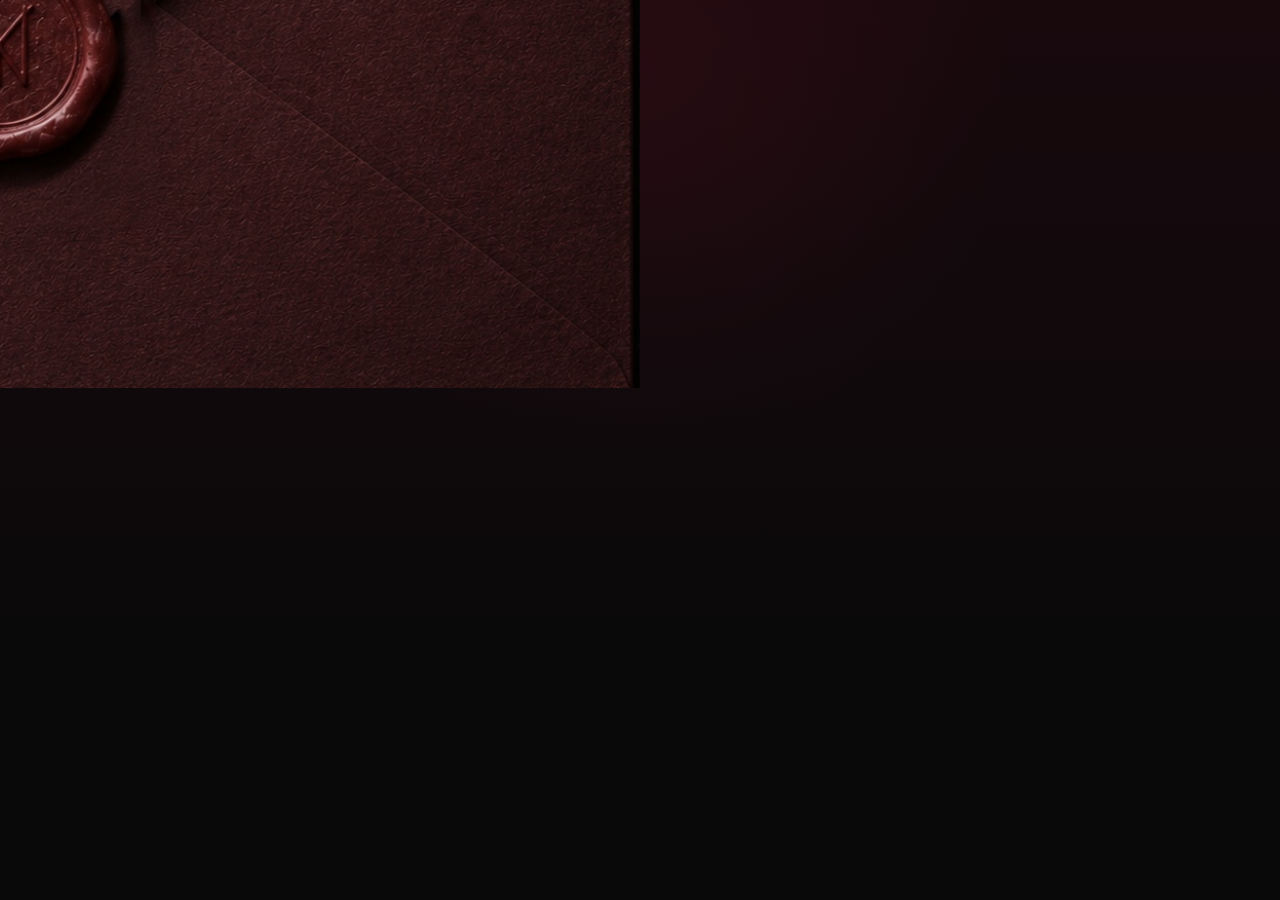
==== index.html @ 20523b52 "v71 前Ver.の問題点を修正" ====
<!DOCTYPE html>
<html lang="ja">
<head>
<meta charset="UTF-8">
<meta name="viewport" content="width=device-width, initial-scale=1.0">
<meta name="theme-color" content="#13070a">
<title>Invitation for NENE — v72</title>
<link rel="preconnect" href="https://fonts.googleapis.com">
<link rel="preconnect" href="https://fonts.gstatic.com" crossorigin>
<link href="https://fonts.googleapis.com/css2?family=Cormorant+Garamond:wght@400;500;600&family=Noto+Serif+JP:wght@400;500;600&display=swap" rel="stylesheet">
<style>
:root{--gold:#d4ad86;--ink:#2b2622}
*{box-sizing:border-box}
html{
  min-height:100%;
  overflow-x:hidden;
  overflow-y:auto;
}
body{
  margin:0;
  min-height:100vh;
  min-height:100dvh;
  overflow-x:hidden;
  overflow-y:auto;
  color:#fff;
  font-family:"Noto Serif JP",serif;
  background:radial-gradient(circle at 50% 8%,rgba(100,23,37,.20),transparent 36%),linear-gradient(180deg,#18090d,#09090a 76%);
  -webkit-overflow-scrolling:touch;
}
.stage{
  position:absolute;
  left:50%;
  top:50%;
  width:min(94vw,620px);
  margin:0;
  text-align:center;
  transform:translate3d(-50%,-50%,0);
}
.envelope-screen{
  position:fixed;
  inset:0;
  z-index:20;
  display:block;
  width:100%;
  height:100vh;
  height:100dvh;
  padding:0;
  overflow:hidden;
}
.open-button{display:block;width:100%;border:0;background:none;padding:0;cursor:pointer;color:inherit}
.envelope{
  width:100%;aspect-ratio:1246/816;position:relative;perspective:1800px;transform-style:preserve-3d;
}
.inner{
  position:absolute;inset:0;z-index:1;border-radius:10px;overflow:hidden;
  background:url("assets/envelope-inner.webp") center/cover;
}
.inner::after{
  content:"";position:absolute;inset:0;
  background:linear-gradient(180deg,rgba(0,0,0,.18),transparent 35%,rgba(0,0,0,.08));
}
.card-slot{
  position:absolute;
  inset:0;
  z-index:2;
  pointer-events:none;
  overflow:hidden;
  border-radius:10px;
}

.envelope.card-free .card-slot{
  overflow:visible;
  z-index:7;
}

.card{
  position:absolute;
  left:20%;
  right:20%;
  top:18%;
  height:67%;
  z-index:2;
  transform:translate3d(0,36%,0) rotate(0deg) scale(1);
  transform-origin:50% 82%;
  backface-visibility:hidden;
  -webkit-backface-visibility:hidden;
  will-change:transform;
  transform-style:preserve-3d;
  contain:paint;
}

.card img{
  width:100%;
  height:100%;
  object-fit:cover;
  display:block;
  border-radius:2px;
  transform:translateZ(0);
}

.card::before{
  content:"";
  position:absolute;
  left:6%;
  right:6%;
  top:8%;
  bottom:-5%;
  z-index:-1;
  border-radius:4px;
  background:rgba(0,0,0,.28);
  filter:blur(12px);
  transform:translate3d(0,10px,0);
  pointer-events:none;
}

.pocket{
  position:absolute;
  inset:0;
  z-index:5;
  pointer-events:none;
  will-change:opacity;
}

.pocket img{
  width:100%;
  height:100%;
  display:block;
  transform:translateZ(0);
}

.flap{
  position:absolute;
  inset:0;
  z-index:6;
  transform-origin:50% 4.2%;
  transform-style:preserve-3d;
  transform:rotateX(0deg);
  backface-visibility:visible;
  -webkit-backface-visibility:visible;
  will-change:transform;
}

.flap img{
  display:block;
  width:100%;
  height:100%;
  backface-visibility:visible;
  -webkit-backface-visibility:visible;
}


.seal{
  position:absolute;
  width:21.7%;
  left:39.15%;
  top:42.8%;
  z-index:8;
  transform:translate3d(0,0,0) rotate(0deg) scale(1);
  backface-visibility:hidden;
  -webkit-backface-visibility:hidden;
  will-change:transform,opacity;
}

.seal img{width:100%;display:block;transform:translateZ(0)}

.envelope.seal-hidden .seal{
  display:none;
  visibility:hidden;
  filter:none;
}

/*
  Once the invitation has cleared the envelope,
  place it above the opened flap and every envelope panel.
*/
.envelope.card-front .card-slot{
  overflow:visible;
  z-index:12;
}

.envelope.card-front .card{
  z-index:12;
}

.envelope.card-front .flap{
  z-index:1;
  pointer-events:none;
}

.envelope.card-front .pocket{
  z-index:4;
}


/*
  While the flap is rotating, the scene uses preserve-3d.
  Once the rotation is complete, flatten the scene so normal z-index
  ordering is deterministic across Safari, Chromium, and Firefox.
*/
.envelope.flap-opened{
  transform-style:flat;
}

.envelope.flap-opened .flap{
  z-index:1;
}

/*
  During extraction, the invitation's upper portion must sit above the
  opened flap, while the lower portion remains behind the front pocket.
*/
.envelope.card-above-flap .card-slot{
  z-index:6;
}

.envelope.card-above-flap .flap{
  z-index:1;
}

.envelope.card-above-flap .pocket{
  z-index:8;
}

/*
  After the invitation has fully cleared the pocket, it becomes the
  foremost layer in the scene.
*/
.envelope.card-front .card-slot{
  z-index:12;
  transform:translateZ(0);
}

.envelope.card-front .pocket{
  z-index:4;
}


/* One tap starts one coordinated timeline. */
.envelope.playing{
  transform:translateZ(0);
}

.envelope.playing .seal{
  animation:sealReleaseSmooth 1.02s cubic-bezier(.22,.72,.18,1) .08s both;
}

.envelope.playing .flap{
  animation:flapOpenSmooth 1.95s cubic-bezier(.20,.70,.16,1) .92s both;
}

.envelope.playing .card{
  animation:cardRevealAndPullSmooth 4.25s cubic-bezier(.20,.68,.18,1) 3.05s both;
}

.envelope.playing .pocket,
.envelope.playing .inner{
  animation:backgroundRecedeSmooth 1.05s ease 6.05s both;
}

/*
  v38 motion design:
  - visual structure remains v34
  - only transform and opacity are animated
  - no material swaps, no animated blur, and no overshoot
*/

@keyframes sealReleaseSmooth{
  0%{
    transform:translate3d(0,0,0) rotate(0deg) scale(1);
    opacity:1;
  }
  18%{
    transform:translate3d(0,-2px,28px) rotate(-1deg) scale(1.025);
    opacity:1;
  }
  48%{
    transform:translate3d(24px,22px,76px) rotate(7deg) scale(.97);
    opacity:1;
  }
  100%{
    transform:translate3d(82px,72px,122px) rotate(22deg) scale(.84);
    opacity:0;
  }
}

/*
  The same v34 flap remains visible after opening.
  The hinge and final 178-degree position are preserved,
  but the motion is one continuous curve with fewer interpolation breaks.
*/
@keyframes flapOpenSmooth{
  0%,7%{
    transform:rotateX(0deg);
  }
  28%{
    transform:rotateX(24deg);
  }
  68%{
    transform:rotateX(142deg);
  }
  100%{
    transform:rotateX(178deg);
  }
}

/*
  The card stays inside during the initial pause.
  It peeks out, pauses briefly, clears the pocket,
  and then approaches the viewer without changing assets.
*/
@keyframes cardRevealAndPullSmooth{
  0%,16%{
    transform:translate3d(0,36%,0) rotate(0deg) scale(1);
  }
  34%{
    transform:translate3d(0,25%,0) rotate(0deg) scale(1);
  }
  45%{
    transform:translate3d(0,25%,0) rotate(0deg) scale(1);
  }
  68%{
    transform:translate3d(0,3%,0) rotate(-.45deg) scale(1.008);
  }
  82%{
    transform:translate3d(0,-8%,0) rotate(-1.1deg) scale(1.026);
  }
  88%{
    transform:translate3d(0,-8%,0) rotate(-1.1deg) scale(1.026);
  }
  100%{
    transform:translate3d(0,-15%,0) rotate(-.55deg) scale(1.14);
  }
}

@keyframes backgroundRecedeSmooth{
  from{opacity:1}
  to{opacity:.44}
}

.open-label{
  position:absolute;
  left:50%;
  top:calc(100% + 22px);
  margin:0;
  color:var(--gold);
  font:500 .88rem "Cormorant Garamond",serif;
  letter-spacing:.23em;
  white-space:nowrap;
  transform:translateX(-50%);
  transition:opacity .42s ease,transform .42s ease;
}
.arrow{
  position:absolute;
  left:50%;
  top:calc(100% + 54px);
  width:14px;
  height:14px;
  border-right:1px solid var(--gold);
  border-bottom:1px solid var(--gold);
  margin:0;
  transform:translateX(-50%) rotate(45deg);
  transition:opacity .42s ease,transform .42s ease;
}
.envelope.playing~.open-label{
  opacity:0;
  transform:translate(-50%,5px);
}
.envelope.playing~.arrow{
  opacity:0;
  transform:translate(-50%,5px) rotate(45deg);
}

@media (prefers-reduced-motion: reduce){
  .envelope.playing,
  .envelope.playing .seal,
  .envelope.playing .flap,
  .envelope.playing .card,
  .envelope.playing .pocket,
  .envelope.playing .inner{
    animation-duration:.01ms!important;
    animation-delay:0ms!important;
  }
}

/* ---------- Invitation body: normal document flow ---------- */

.envelope-screen{
  transition:opacity .65s ease, filter .65s ease;
}
.envelope-screen.receding{
  opacity:.08;
  filter:blur(2px);
  pointer-events:none;
}

.invitation-page{
  display:none;
  position:fixed;
  inset:0;
  z-index:100;
  width:100%;
  height:100vh;
  height:100dvh;
  padding:28px 0 calc(56px + env(safe-area-inset-bottom));
  overflow-x:hidden;
  overflow-y:scroll;
  -webkit-overflow-scrolling:touch;
  overscroll-behavior-y:contain;
  touch-action:pan-y;
  background:radial-gradient(circle at 50% 8%,rgba(100,23,37,.20),transparent 36%),linear-gradient(180deg,#18090d,#09090a 76%);
  pointer-events:auto;
}
.invitation-page.visible{
  display:block;
}
.invitation-page .invitation-sheet{
  width:min(92vw,620px);
  margin:0 auto;
  touch-action:pan-y;
}

/* The transition uses a temporary clone only. It never becomes scroll content. */
.invitation-transition{
  --from-left:50vw;
  --from-top:50vh;
  --from-width:240px;
  --from-height:320px;
  position:fixed;
  left:var(--from-left);
  top:var(--from-top);
  width:var(--from-width);
  height:var(--from-height);
  z-index:60;
  transform:translate(-50%,-50%);
  transform-origin:center;
  pointer-events:none;
  overflow:hidden;
  animation:invitationCardToSheet 2.05s cubic-bezier(.22,.76,.18,1) forwards;
}
.invitation-transition .invitation-sheet{
  width:100%;
  min-height:100%;
}
.invitation-transition .invitation-content{
  animation:invitationContentFade .72s ease 1.32s forwards;
}

@keyframes invitationCardToSheet{
  0%{
    left:var(--from-left);
    top:var(--from-top);
    width:var(--from-width);
    height:var(--from-height);
    transform:translate(-50%,-50%) scale(1);
  }
  14%{
    left:50vw;
    top:50vh;
    width:var(--from-width);
    height:var(--from-height);
    transform:translate(-50%,-50%) scale(1);
  }
  31%{
    left:50vw;
    top:50vh;
    width:var(--from-width);
    height:var(--from-height);
    transform:translate(-50%,-50%) scale(1.07);
  }
  100%{
    left:50vw;
    top:50vh;
    width:min(92vw,620px);
    height:min(88vh,900px);
    transform:translate(-50%,-50%) scale(1);
  }
}

.invitation-sheet{
  position:relative;
  overflow:hidden;
  width:100%;
  padding:72px 52px 64px;
  color:#302722;
  border-radius:2px;
  background:
    url("assets/invitation-paper-v60.webp") center/300px 300px repeat,
    #f1e8dc;
  box-shadow:
    0 34px 90px rgba(0,0,0,.56),
    0 10px 24px rgba(54,31,18,.28),
    0 2px 3px rgba(255,255,255,.16),
    inset 0 2px 2px rgba(255,255,255,.9),
    inset 2px 0 2px rgba(255,255,255,.42),
    inset -2px 0 3px rgba(91,57,35,.16),
    inset 0 -3px 4px rgba(91,57,35,.18);
}

.invitation-sheet::before{
  content:"";
  position:absolute;
  inset:18px;
  border:1px solid rgba(165,112,82,.48);
  box-shadow:
    0 0 0 1px rgba(255,255,255,.25),
    inset 0 0 18px rgba(117,78,50,.035);
  pointer-events:none;
}

.invitation-sheet::after{
  content:"";
  position:absolute;
  inset:0;
  background:linear-gradient(100deg,rgba(255,255,255,.025),transparent 22%,transparent 78%,rgba(112,76,52,.018));
  opacity:.35;
  pointer-events:none;
}

.invitation-corner{
  position:absolute;
  z-index:2;
  width:92px;
  aspect-ratio:1;
  background:url("assets/corner-ornament.png") center/contain no-repeat;
  opacity:.9;
  filter:drop-shadow(0 1px 0 rgba(255,255,255,.44));
  pointer-events:none;
}
.invitation-corner.tl{top:20px;left:20px}
.invitation-corner.tr{top:20px;right:20px;transform:scaleX(-1)}
.invitation-corner.bl{bottom:20px;left:20px;transform:scaleY(-1)}
.invitation-corner.br{bottom:20px;right:20px;transform:scale(-1)}

.invitation-content{
  position:relative;
  z-index:3;
  opacity:1;
  transform:none;
}
@keyframes invitationContentFade{
  from{opacity:0;transform:translateY(10px)}
  to{opacity:1;transform:none}
}

.invitation-monogram{
  position:relative;
  width:92px;
  height:92px;
  margin:0 auto 12px;
  display:grid;
  place-items:center;
}
.invitation-monogram img{
  width:100%;
  height:100%;
  object-fit:contain;
  display:block;
  filter:
    drop-shadow(0 1px 0 rgba(255,255,255,.72))
    drop-shadow(0 2px 1px rgba(86,43,30,.2));
}
.invitation-heading{
  margin:0;text-align:center;color:#8f5f4c;
  font:500 2.6rem "Cormorant Garamond",serif;letter-spacing:.14em;
}
.invitation-to{
  margin:14px 0 30px;text-align:center;color:#76594c;
  font:500 1.42rem "Cormorant Garamond",serif;letter-spacing:.04em;
}
.invitation-copy{margin:0;text-align:center;font-size:.94rem;line-height:2.05;letter-spacing:.025em}
.invitation-divider{width:156px;height:24px;margin:28px auto;color:#ab775f}
.invitation-divider svg{width:100%;height:100%}
.invitation-details{margin-top:4px}
.invitation-row{display:grid;grid-template-columns:150px 1fr;gap:28px;align-items:start;padding:18px 0;border-top:1px solid rgba(166,113,87,.42)}
.invitation-row:last-child{border-bottom:1px solid rgba(166,113,87,.42)}
.invitation-label{margin:0;color:#7e5848;font:600 .79rem "Cormorant Garamond",serif;letter-spacing:.1em}
.invitation-value{margin:0;font-size:.9rem;line-height:1.8}
.invitation-closing{margin:34px 0 0;text-align:center;color:#76594c;font:500 1.06rem "Cormorant Garamond",serif;letter-spacing:.025em}

.itinerary-notice{
  margin:34px auto 0;
  padding:28px 18px 4px;
  text-align:center;
  border-top:1px solid rgba(166,113,87,.42);
}
.itinerary-notice-title{
  margin:0 0 12px;
  color:#8f5f4c;
  font:600 .8rem "Cormorant Garamond",serif;
  letter-spacing:.18em;
}
.itinerary-notice-copy{
  margin:0;
  color:#5f5048;
  font-size:.84rem;
  line-height:1.9;
  letter-spacing:.02em;
}
.itinerary-notice-date{
  margin:14px 0 0;
  color:#92776a;
  font:500 .76rem "Cormorant Garamond",serif;
  letter-spacing:.045em;
}


@media(max-width:500px){
  .invitation-page{
    padding:14px 0 calc(32px + env(safe-area-inset-bottom));
    overflow-y:scroll;
    touch-action:pan-y;
  }
  .invitation-page .invitation-sheet{
    width:min(94vw,620px);
  }
  .invitation-sheet{
    padding:64px 24px 48px;
    border-radius:1px;
    box-shadow:0 24px 64px rgba(0,0,0,.52),0 8px 18px rgba(54,31,18,.24),inset 0 2px 2px rgba(255,255,255,.88),inset 0 -2px 3px rgba(91,57,35,.16);
  }
  .invitation-sheet::before{inset:12px}
  .invitation-corner{width:66px}
  .invitation-corner.tl{top:13px;left:13px}
  .invitation-corner.tr{top:13px;right:13px}
  .invitation-corner.bl{bottom:13px;left:13px}
  .invitation-corner.br{bottom:13px;right:13px}
  .invitation-monogram{width:82px;height:82px;margin-bottom:8px}
  .invitation-heading{font-size:2rem;letter-spacing:.12em}
  .invitation-to{font-size:1.3rem;margin:10px 0 24px}
  .invitation-copy{font-size:.89rem;line-height:1.95;letter-spacing:.018em}
  .invitation-divider{width:132px;margin:22px auto}
  .invitation-row{grid-template-columns:94px minmax(0,1fr);gap:14px;padding:15px 0}
  .invitation-label{font-size:.7rem;letter-spacing:.075em;white-space:nowrap}
  .invitation-value{font-size:.82rem;line-height:1.72}
  .invitation-closing{font-size:.95rem;line-height:1.35;margin-top:28px}
  .itinerary-notice{margin-top:28px;padding:24px 8px 4px}
  .itinerary-notice-copy{font-size:.8rem;line-height:1.85}
}

@media(max-width:375px){
  .invitation-sheet{padding-left:20px;padding-right:20px}
  .invitation-row{grid-template-columns:88px minmax(0,1fr);gap:10px}
  .invitation-label{font-size:.66rem}
  .invitation-value{font-size:.79rem}
}
@media (prefers-reduced-motion: reduce){
  .invitation-transition{animation-duration:.01ms}
  .invitation-transition .invitation-content{animation-duration:.01ms;animation-delay:0ms}
}

</style>
<link rel="preload" as="image" href="assets/envelope-inner.webp">
<link rel="preload" as="image" href="assets/flap-front.webp">
<link rel="preload" as="image" href="assets/invitation-card.webp">
<link rel="preload" as="image" href="assets/pocket-front.webp">
<link rel="preload" as="image" href="assets/wax-seal.webp">
<link rel="preload" as="image" href="assets/monogram-yn.png">
<link rel="preload" as="image" href="assets/corner-ornament.png">
<link rel="preload" as="image" href="assets/invitation-paper-v60.webp">
</head>
<body>
<main class="stage envelope-screen" id="envelopeScreen">
  <button class="open-button" id="openButton" aria-label="招待状を開く">
    <div class="envelope" id="envelope">
      <div class="inner"></div>
      <div class="card-slot"><div class="card"><img decoding="sync" fetchpriority="high" draggable="false" src="assets/invitation-card.webp" alt=""></div></div>
      <div class="pocket"><img decoding="sync" fetchpriority="high" draggable="false" src="assets/pocket-front.webp" alt=""></div>
      <div class="flap">
        <img decoding="sync" fetchpriority="high" draggable="false" src="assets/flap-front.webp" alt="">
      </div>
      <div class="seal"><img decoding="sync" fetchpriority="high" draggable="false" src="assets/wax-seal.webp" alt=""></div>
    </div>
  </button>
  <div class="open-label">OPEN</div>
  <div class="arrow"></div>
</main>


<section class="invitation-page" id="invitationPage" aria-hidden="true">
  <article class="invitation-sheet">
    <span class="invitation-corner tl" aria-hidden="true"></span>
    <span class="invitation-corner tr" aria-hidden="true"></span>
    <span class="invitation-corner bl" aria-hidden="true"></span>
    <span class="invitation-corner br" aria-hidden="true"></span>

    <div class="invitation-content">
      <div class="invitation-monogram" aria-label="YN">
        <img src="assets/monogram-yn.png" alt="YN monogram">
      </div>

      <h1 class="invitation-heading">INVITATION</h1>
      <p class="invitation-to">To NENE</p>

      <p class="invitation-copy">
        誕生日を迎える寧々へ<br><br>
        今年も誕生日をお祝いできて嬉しいよ。<br>
        楽しんでね！
      </p>

      <div class="invitation-divider"><svg viewBox="0 0 220 28" aria-hidden="true">
<path d="M4 14H82M138 14H216M110 3L118 14L110 25L102 14ZM88 14Q96 2 110 14Q124 2 132 14Q124 26 110 14Q96 26 88 14Z"
fill="none" stroke="currentColor" stroke-width="1.4"/>
<circle cx="110" cy="14" r="2.2" fill="currentColor"/>
</svg></div>

      <p class="invitation-copy">
        行き先や過ごし方は、<br>
        当日までのお楽しみ。
      </p>

      <div class="invitation-divider"><svg viewBox="0 0 220 28" aria-hidden="true">
<path d="M4 14H82M138 14H216M110 3L118 14L110 25L102 14ZM88 14Q96 2 110 14Q124 2 132 14Q124 26 110 14Q96 26 88 14Z"
fill="none" stroke="currentColor" stroke-width="1.4"/>
<circle cx="110" cy="14" r="2.2" fill="currentColor"/>
</svg></div>

      <section class="invitation-details">
        <div class="invitation-row">
          <p class="invitation-label">DATE</p>
          <p class="invitation-value">2026.08.11 – 08.12</p>
        </div>

        <div class="invitation-row">
          <p class="invitation-label">DEPARTURE</p>
          <p class="invitation-value">8月11日　12:00</p>
        </div>

        <div class="invitation-row">
          <p class="invitation-label">DRESS CODE</p>
          <p class="invitation-value">
            ホテルでコースディナーを<br>
            楽しめる服装でお越しください。
          </p>
        </div>

        <div class="invitation-row">
          <p class="invitation-label">WHAT TO BRING</p>
          <p class="invitation-value">
            ・一泊分のお泊まりセット<br>
            ・いつものお出かけセット
          </p>
        </div>
      </section>

      <div class="invitation-divider"><svg viewBox="0 0 220 28" aria-hidden="true">
<path d="M4 14H82M138 14H216M110 3L118 14L110 25L102 14ZM88 14Q96 2 110 14Q124 2 132 14Q124 26 110 14Q96 26 88 14Z"
fill="none" stroke="currentColor" stroke-width="1.4"/>
<circle cx="110" cy="14" r="2.2" fill="currentColor"/>
</svg></div>

      <p class="invitation-closing">Looking forward to our special time.</p>

      <section class="itinerary-notice" aria-label="当日のご案内について">
        <p class="itinerary-notice-title">YOUR ITINERARY</p>
        <p class="itinerary-notice-copy">
          8月11日の朝、この招待状に<br>
          当日のご案内が届きます。
        </p>
        <p class="itinerary-notice-date">Available on the morning of August 11.</p>
      </section>
    </div>
  </article>
</section>

<script>
const envelope = document.getElementById("envelope");
const envelopeScreen = document.getElementById("envelopeScreen");
const invitationPage = document.getElementById("invitationPage");
const openButton = document.getElementById("openButton");
const card = document.querySelector(".card");
const invitationSheet = invitationPage.querySelector(".invitation-sheet");

invitationPage.addEventListener("touchmove", () => {}, {passive:true});

let started = false;

function beginCardToInvitation(){
  const rect = card.getBoundingClientRect();
  const centerX = rect.left + rect.width / 2;
  const centerY = rect.top + rect.height / 2;

  const transition = document.createElement("div");
  transition.className = "invitation-transition";
  transition.style.setProperty("--from-left", `${centerX}px`);
  transition.style.setProperty("--from-top", `${centerY}px`);
  transition.style.setProperty("--from-width", `${rect.width}px`);
  transition.style.setProperty("--from-height", `${rect.height}px`);

  const sheetClone = invitationSheet.cloneNode(true);
  sheetClone.setAttribute("aria-hidden", "true");
  transition.appendChild(sheetClone);
  document.body.appendChild(transition);

  card.style.opacity = "0";
  setTimeout(() => envelopeScreen.classList.add("receding"), 610);

  let transitionFinished = false;

  function finishTransition(){
    if (transitionFinished) return;
    transitionFinished = true;

    // Hide the temporary fixed copy before revealing the real scroll page.
    transition.style.opacity = "0";
    transition.style.visibility = "hidden";
    transition.style.display = "none";

    if (envelopeScreen.isConnected) envelopeScreen.remove();

    invitationPage.classList.add("visible");
    invitationPage.setAttribute("aria-hidden", "false");
    invitationPage.scrollTop = 0;

    // Cancel all remaining clone animations, empty it, then remove it.
    transition.getAnimations({subtree:true}).forEach(animation => animation.cancel());
    transition.replaceChildren();
    transition.remove();

    requestAnimationFrame(() => {
      invitationPage.scrollTop = 0;
    });
  }

  // Use one deterministic handoff instead of depending on Safari animation events.
  window.setTimeout(finishTransition, 2120);
}

openButton.addEventListener("click", () => {
  if (started) return;
  started = true;

  requestAnimationFrame(() => requestAnimationFrame(() => envelope.classList.add("playing")));

  setTimeout(() => envelope.classList.add("seal-hidden"), 1220);
  setTimeout(() => envelope.classList.add("flap-opened"), 2920);
  setTimeout(() => envelope.classList.add("card-above-flap"), 3040);
  setTimeout(() => envelope.classList.add("card-free"), 5850);
  setTimeout(() => envelope.classList.add("card-front"), 6100);

  setTimeout(beginCardToInvitation, 7550);
});
</script>
</body>
</html>
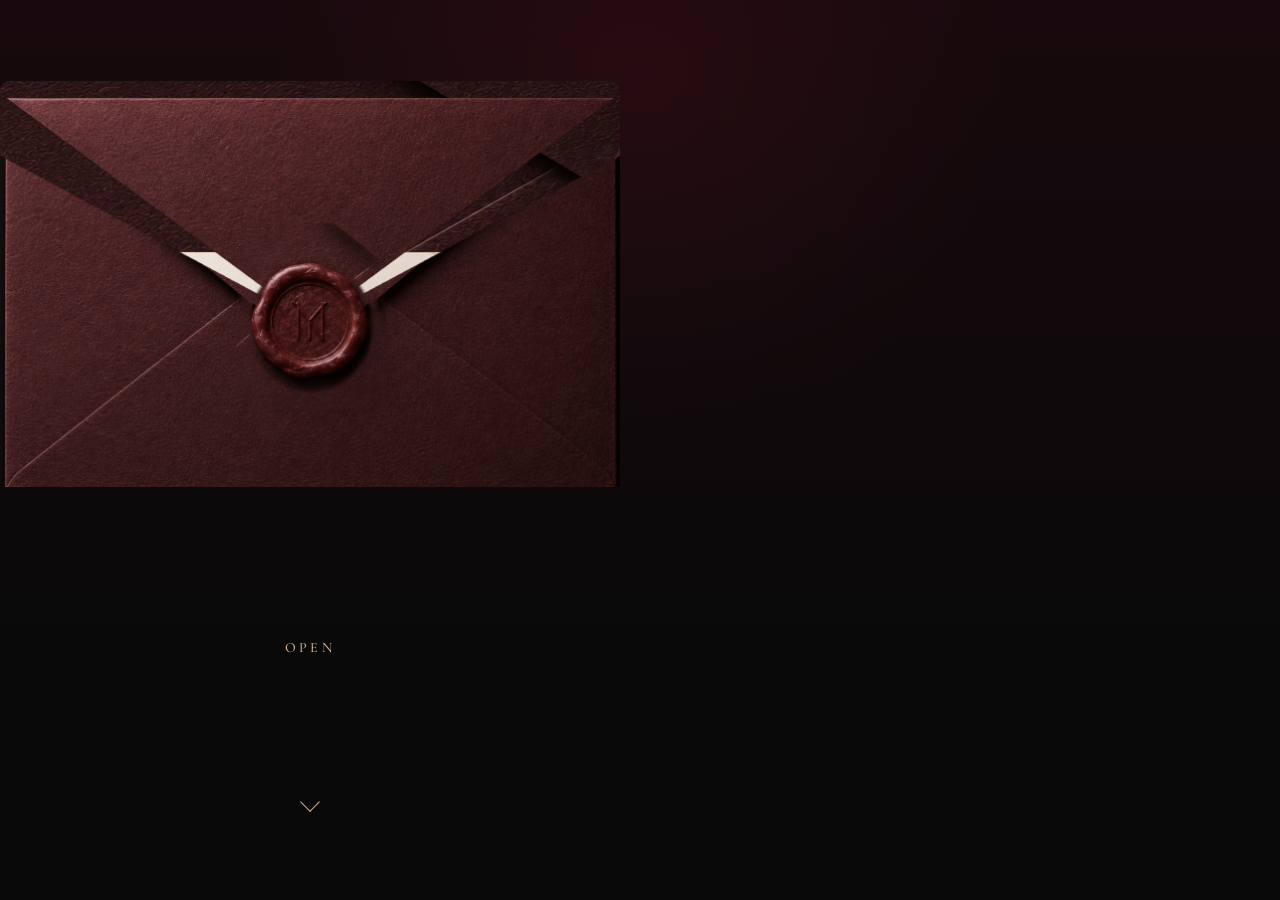
==== commit f8d33a10: "v73 封筒が消える問題を修正" ====
--- a/index.html
+++ b/index.html
@@ -4,7 +4,7 @@
 <meta charset="UTF-8">
 <meta name="viewport" content="width=device-width, initial-scale=1.0">
 <meta name="theme-color" content="#13070a">
-<title>Invitation for NENE — v72</title>
+<title>Invitation for NENE — v73</title>
 <link rel="preconnect" href="https://fonts.googleapis.com">
 <link rel="preconnect" href="https://fonts.gstatic.com" crossorigin>
 <link href="https://fonts.googleapis.com/css2?family=Cormorant+Garamond:wght@400;500;600&family=Noto+Serif+JP:wght@400;500;600&display=swap" rel="stylesheet">
@@ -28,24 +28,16 @@
   -webkit-overflow-scrolling:touch;
 }
 .stage{
-  position:absolute;
-  left:50%;
-  top:50%;
   width:min(94vw,620px);
-  margin:0;
   text-align:center;
-  transform:translate3d(-50%,-50%,0);
 }
 .envelope-screen{
   position:fixed;
   inset:0;
   z-index:20;
-  display:block;
-  width:100%;
-  height:100vh;
-  height:100dvh;
-  padding:0;
-  overflow:hidden;
+  display:grid;
+  place-items:center;
+  padding:calc(16px + env(safe-area-inset-top)) 0 calc(16px + env(safe-area-inset-bottom));
 }
 .open-button{display:block;width:100%;border:0;background:none;padding:0;cursor:pointer;color:inherit}
 .envelope{
@@ -338,37 +330,27 @@
 }
 
 .open-label{
-  position:absolute;
-  left:50%;
-  top:calc(100% + 22px);
-  margin:0;
+  margin-top:22px;
   color:var(--gold);
   font:500 .88rem "Cormorant Garamond",serif;
   letter-spacing:.23em;
-  white-space:nowrap;
-  transform:translateX(-50%);
   transition:opacity .42s ease,transform .42s ease;
 }
 .arrow{
-  position:absolute;
-  left:50%;
-  top:calc(100% + 54px);
   width:14px;
   height:14px;
   border-right:1px solid var(--gold);
   border-bottom:1px solid var(--gold);
-  margin:0;
-  transform:translateX(-50%) rotate(45deg);
+  transform:rotate(45deg);
+  margin:10px auto;
   transition:opacity .42s ease,transform .42s ease;
 }
-.envelope.playing~.open-label{
-  opacity:0;
-  transform:translate(-50%,5px);
-}
+.envelope.playing~.open-label,
 .envelope.playing~.arrow{
   opacity:0;
-  transform:translate(-50%,5px) rotate(45deg);
-}
+  transform:translateY(5px) rotate(45deg);
+}
+.envelope.playing~.open-label{transform:translateY(5px)}
 
 @media (prefers-reduced-motion: reduce){
   .envelope.playing,
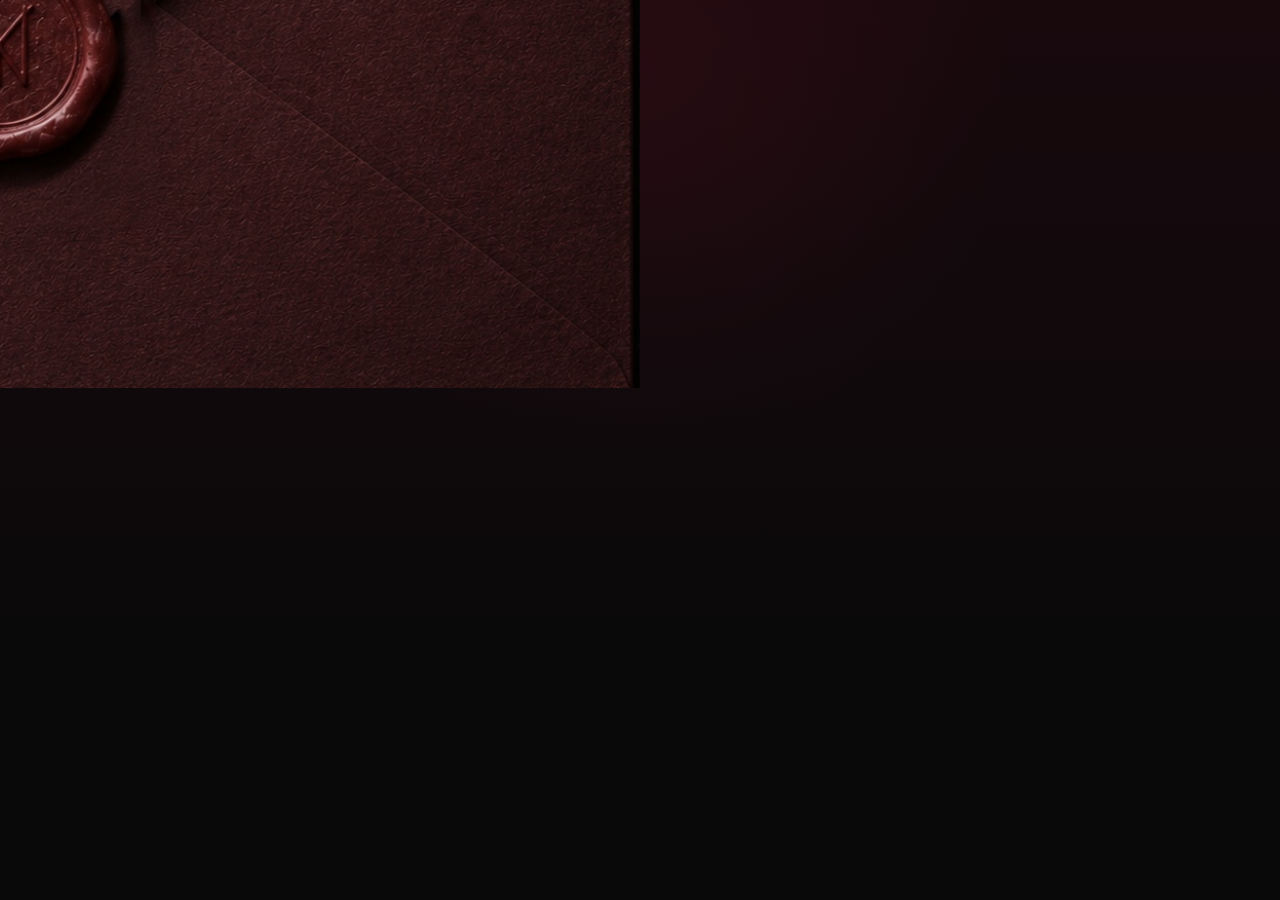
==== commit 38a84072: "v74 これまでの問題点を修正" ====
--- a/index.html
+++ b/index.html
@@ -4,7 +4,7 @@
 <meta charset="UTF-8">
 <meta name="viewport" content="width=device-width, initial-scale=1.0">
 <meta name="theme-color" content="#13070a">
-<title>Invitation for NENE — v73</title>
+<title>Invitation for NENE — v74</title>
 <link rel="preconnect" href="https://fonts.googleapis.com">
 <link rel="preconnect" href="https://fonts.gstatic.com" crossorigin>
 <link href="https://fonts.googleapis.com/css2?family=Cormorant+Garamond:wght@400;500;600&family=Noto+Serif+JP:wght@400;500;600&display=swap" rel="stylesheet">
@@ -28,16 +28,24 @@
   -webkit-overflow-scrolling:touch;
 }
 .stage{
+  position:absolute;
+  left:50%;
+  top:50%;
   width:min(94vw,620px);
+  margin:0;
   text-align:center;
+  transform:translate3d(-50%,-50%,0);
 }
 .envelope-screen{
   position:fixed;
   inset:0;
   z-index:20;
-  display:grid;
-  place-items:center;
-  padding:calc(16px + env(safe-area-inset-top)) 0 calc(16px + env(safe-area-inset-bottom));
+  display:block;
+  width:100%;
+  height:100vh;
+  height:100dvh;
+  padding:0;
+  overflow:hidden;
 }
 .open-button{display:block;width:100%;border:0;background:none;padding:0;cursor:pointer;color:inherit}
 .envelope{
@@ -330,27 +338,37 @@
 }
 
 .open-label{
-  margin-top:22px;
+  position:absolute;
+  left:50%;
+  top:calc(100% + 22px);
+  margin:0;
   color:var(--gold);
   font:500 .88rem "Cormorant Garamond",serif;
   letter-spacing:.23em;
+  white-space:nowrap;
+  transform:translateX(-50%);
   transition:opacity .42s ease,transform .42s ease;
 }
 .arrow{
+  position:absolute;
+  left:50%;
+  top:calc(100% + 54px);
   width:14px;
   height:14px;
   border-right:1px solid var(--gold);
   border-bottom:1px solid var(--gold);
-  transform:rotate(45deg);
-  margin:10px auto;
+  margin:0;
+  transform:translateX(-50%) rotate(45deg);
   transition:opacity .42s ease,transform .42s ease;
 }
-.envelope.playing~.open-label,
+.envelope.playing~.open-label{
+  opacity:0;
+  transform:translate(-50%,5px);
+}
 .envelope.playing~.arrow{
   opacity:0;
-  transform:translateY(5px) rotate(45deg);
-}
-.envelope.playing~.open-label{transform:translateY(5px)}
+  transform:translate(-50%,5px) rotate(45deg);
+}
 
 @media (prefers-reduced-motion: reduce){
   .envelope.playing,
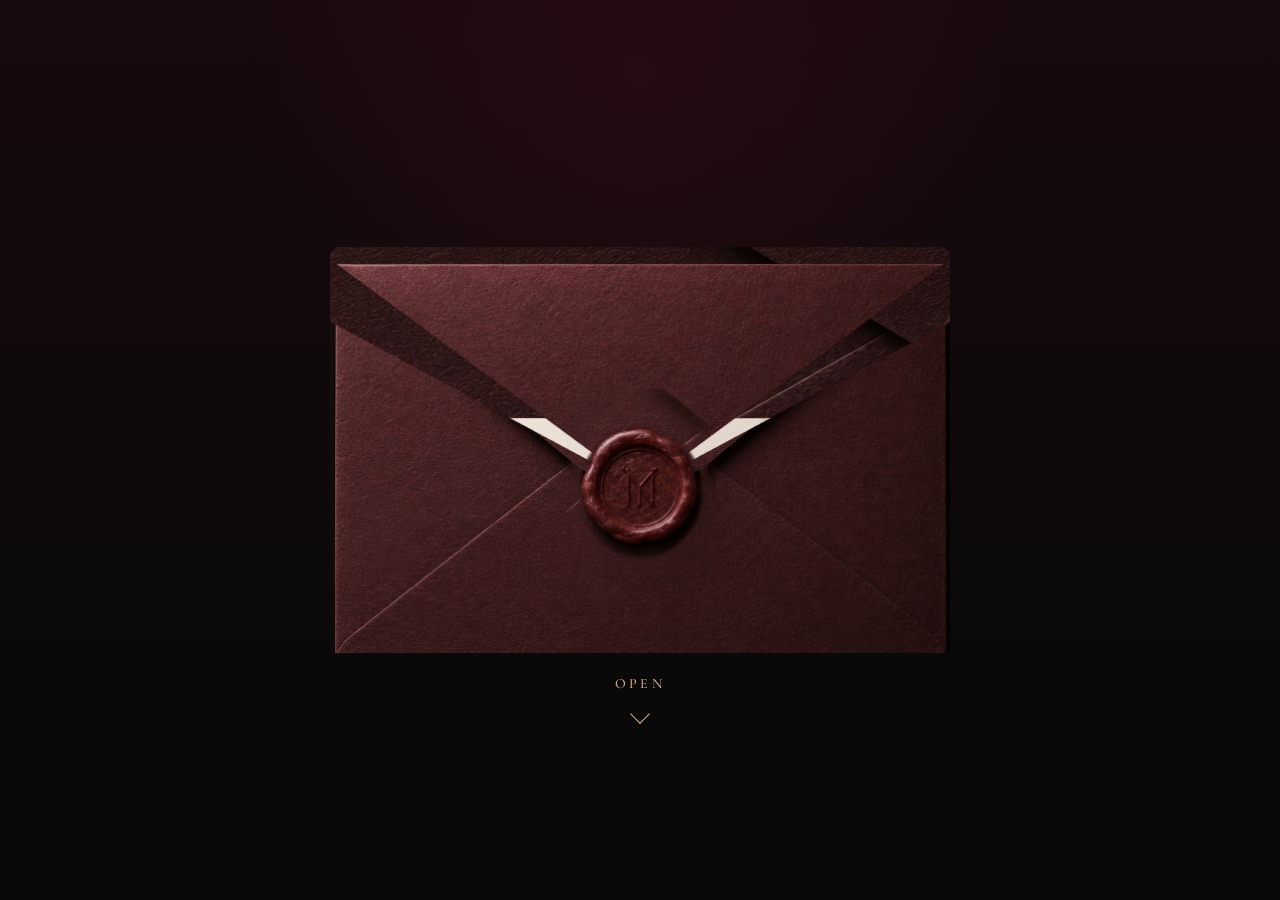
==== commit d78c8d21: "v75 不具合を修正" ====
--- a/index.html
+++ b/index.html
@@ -4,7 +4,7 @@
 <meta charset="UTF-8">
 <meta name="viewport" content="width=device-width, initial-scale=1.0">
 <meta name="theme-color" content="#13070a">
-<title>Invitation for NENE — v74</title>
+<title>Invitation for NENE — v75</title>
 <link rel="preconnect" href="https://fonts.googleapis.com">
 <link rel="preconnect" href="https://fonts.gstatic.com" crossorigin>
 <link href="https://fonts.googleapis.com/css2?family=Cormorant+Garamond:wght@400;500;600&family=Noto+Serif+JP:wght@400;500;600&display=swap" rel="stylesheet">
@@ -28,24 +28,16 @@
   -webkit-overflow-scrolling:touch;
 }
 .stage{
-  position:absolute;
-  left:50%;
-  top:50%;
   width:min(94vw,620px);
-  margin:0;
   text-align:center;
-  transform:translate3d(-50%,-50%,0);
 }
 .envelope-screen{
   position:fixed;
   inset:0;
   z-index:20;
-  display:block;
-  width:100%;
-  height:100vh;
-  height:100dvh;
-  padding:0;
-  overflow:hidden;
+  display:grid;
+  place-items:center;
+  padding:calc(16px + env(safe-area-inset-top)) 0 calc(16px + env(safe-area-inset-bottom));
 }
 .open-button{display:block;width:100%;border:0;background:none;padding:0;cursor:pointer;color:inherit}
 .envelope{
@@ -338,37 +330,27 @@
 }
 
 .open-label{
-  position:absolute;
-  left:50%;
-  top:calc(100% + 22px);
-  margin:0;
+  margin-top:22px;
   color:var(--gold);
   font:500 .88rem "Cormorant Garamond",serif;
   letter-spacing:.23em;
-  white-space:nowrap;
-  transform:translateX(-50%);
   transition:opacity .42s ease,transform .42s ease;
 }
 .arrow{
-  position:absolute;
-  left:50%;
-  top:calc(100% + 54px);
   width:14px;
   height:14px;
   border-right:1px solid var(--gold);
   border-bottom:1px solid var(--gold);
-  margin:0;
-  transform:translateX(-50%) rotate(45deg);
+  transform:rotate(45deg);
+  margin:10px auto;
   transition:opacity .42s ease,transform .42s ease;
 }
-.envelope.playing~.open-label{
-  opacity:0;
-  transform:translate(-50%,5px);
-}
+.envelope.playing~.open-label,
 .envelope.playing~.arrow{
   opacity:0;
-  transform:translate(-50%,5px) rotate(45deg);
-}
+  transform:translateY(5px) rotate(45deg);
+}
+.envelope.playing~.open-label{transform:translateY(5px)}
 
 @media (prefers-reduced-motion: reduce){
   .envelope.playing,
@@ -646,6 +628,62 @@
 @media (prefers-reduced-motion: reduce){
   .invitation-transition{animation-duration:.01ms}
   .invitation-transition .invitation-content{animation-duration:.01ms;animation-delay:0ms}
+}
+
+
+/* ---------- v75: isolated envelope centering ---------- */
+.stage.envelope-screen{
+  position:fixed;
+  inset:0;
+  width:100%;
+  height:100vh;
+  height:100svh;
+  margin:0;
+  padding:0;
+  display:block;
+  overflow:hidden;
+  text-align:center;
+  transform:none;
+}
+.stage.envelope-screen .open-button{
+  position:absolute;
+  left:50%;
+  top:50%;
+  width:min(94vw,125vh,620px);
+  width:min(94vw,125svh,620px);
+  margin:0;
+  transform:translate3d(-50%,-50%,0);
+}
+.stage.envelope-screen .open-label{
+  position:absolute;
+  left:50%;
+  top:calc(50% + 150px);
+  margin:0;
+  transform:translateX(-50%);
+  white-space:nowrap;
+}
+.stage.envelope-screen .arrow{
+  position:absolute;
+  left:50%;
+  top:calc(50% + 182px);
+  margin:0;
+  transform:translateX(-50%) rotate(45deg);
+}
+.stage.envelope-screen .envelope.playing~.open-label{
+  opacity:0;
+  transform:translate(-50%,5px);
+}
+.stage.envelope-screen .envelope.playing~.arrow{
+  opacity:0;
+  transform:translate(-50%,5px) rotate(45deg);
+}
+@media (min-width:600px) and (min-height:600px){
+  .stage.envelope-screen .open-label{top:calc(50% + 225px)}
+  .stage.envelope-screen .arrow{top:calc(50% + 257px)}
+}
+@media (orientation:landscape) and (max-height:500px){
+  .stage.envelope-screen .open-label{top:calc(50% + 178px)}
+  .stage.envelope-screen .arrow{top:calc(50% + 210px)}
 }
 
 </style>
